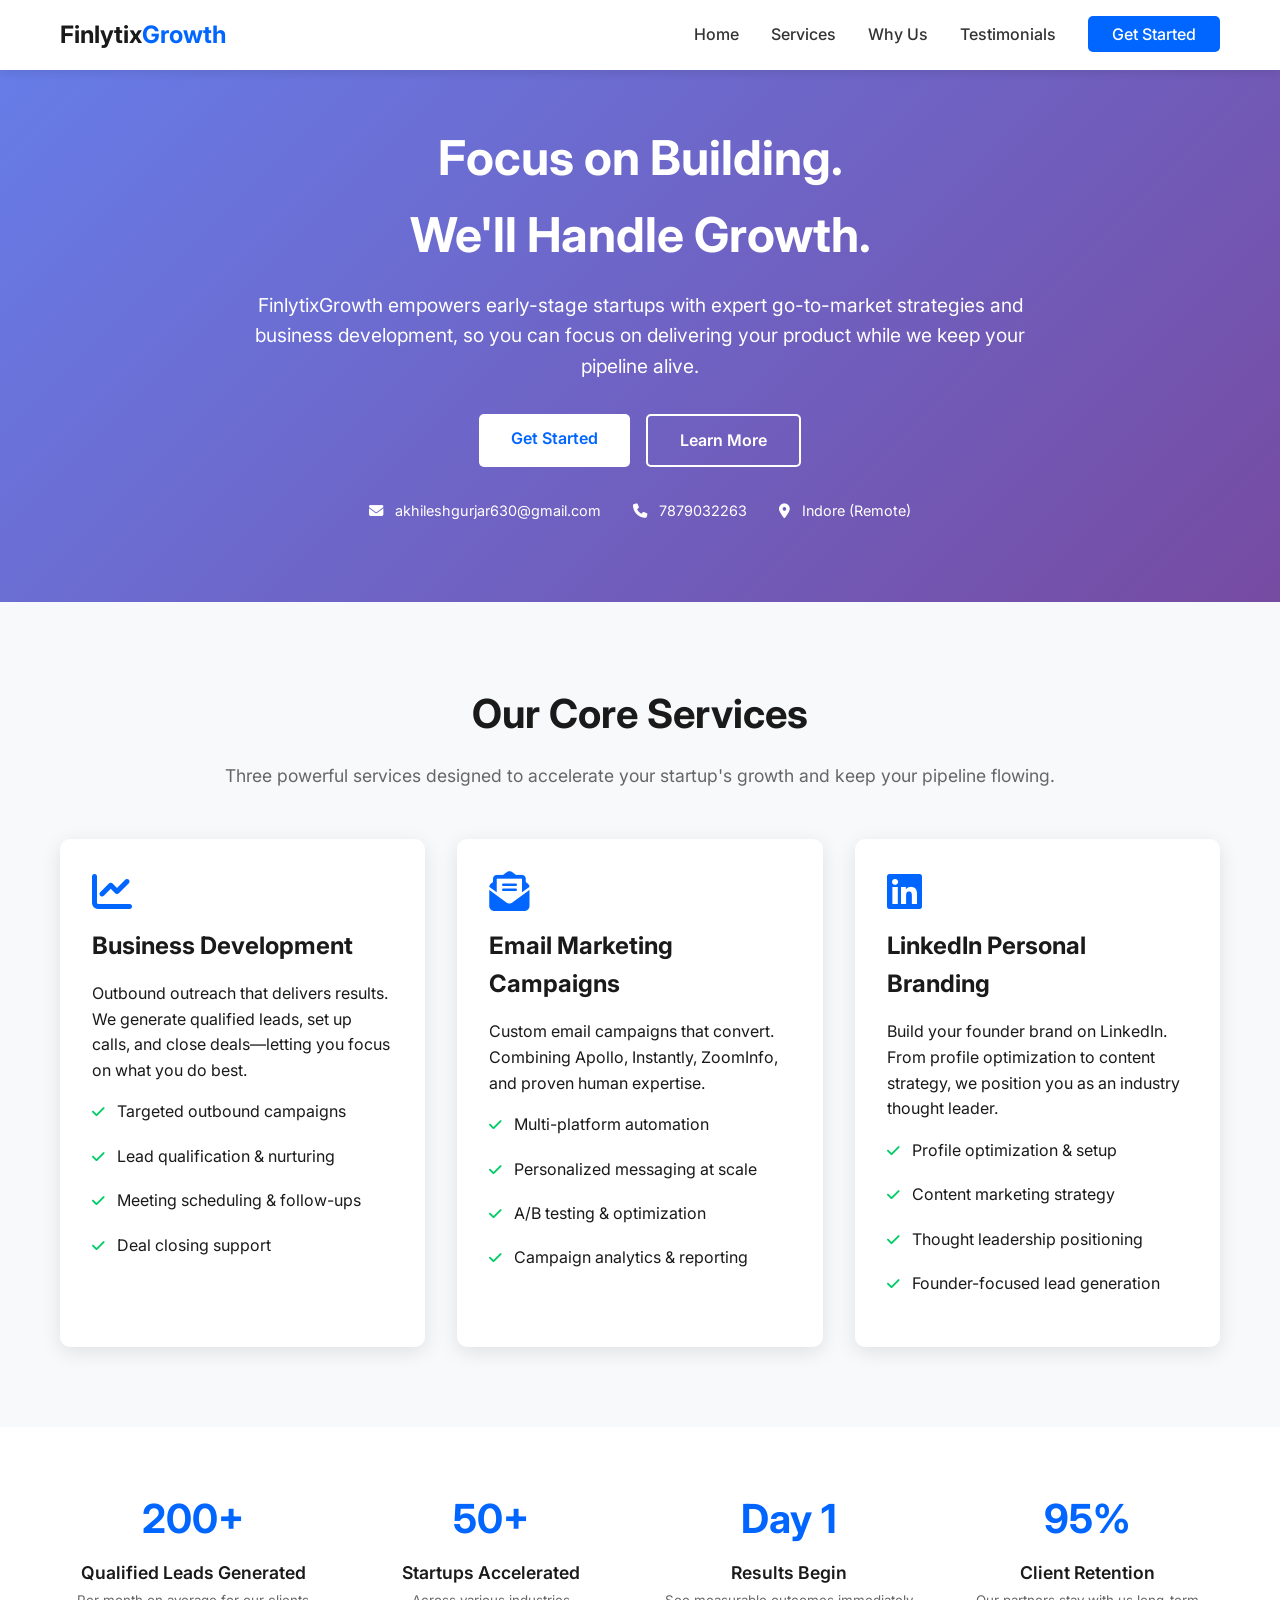
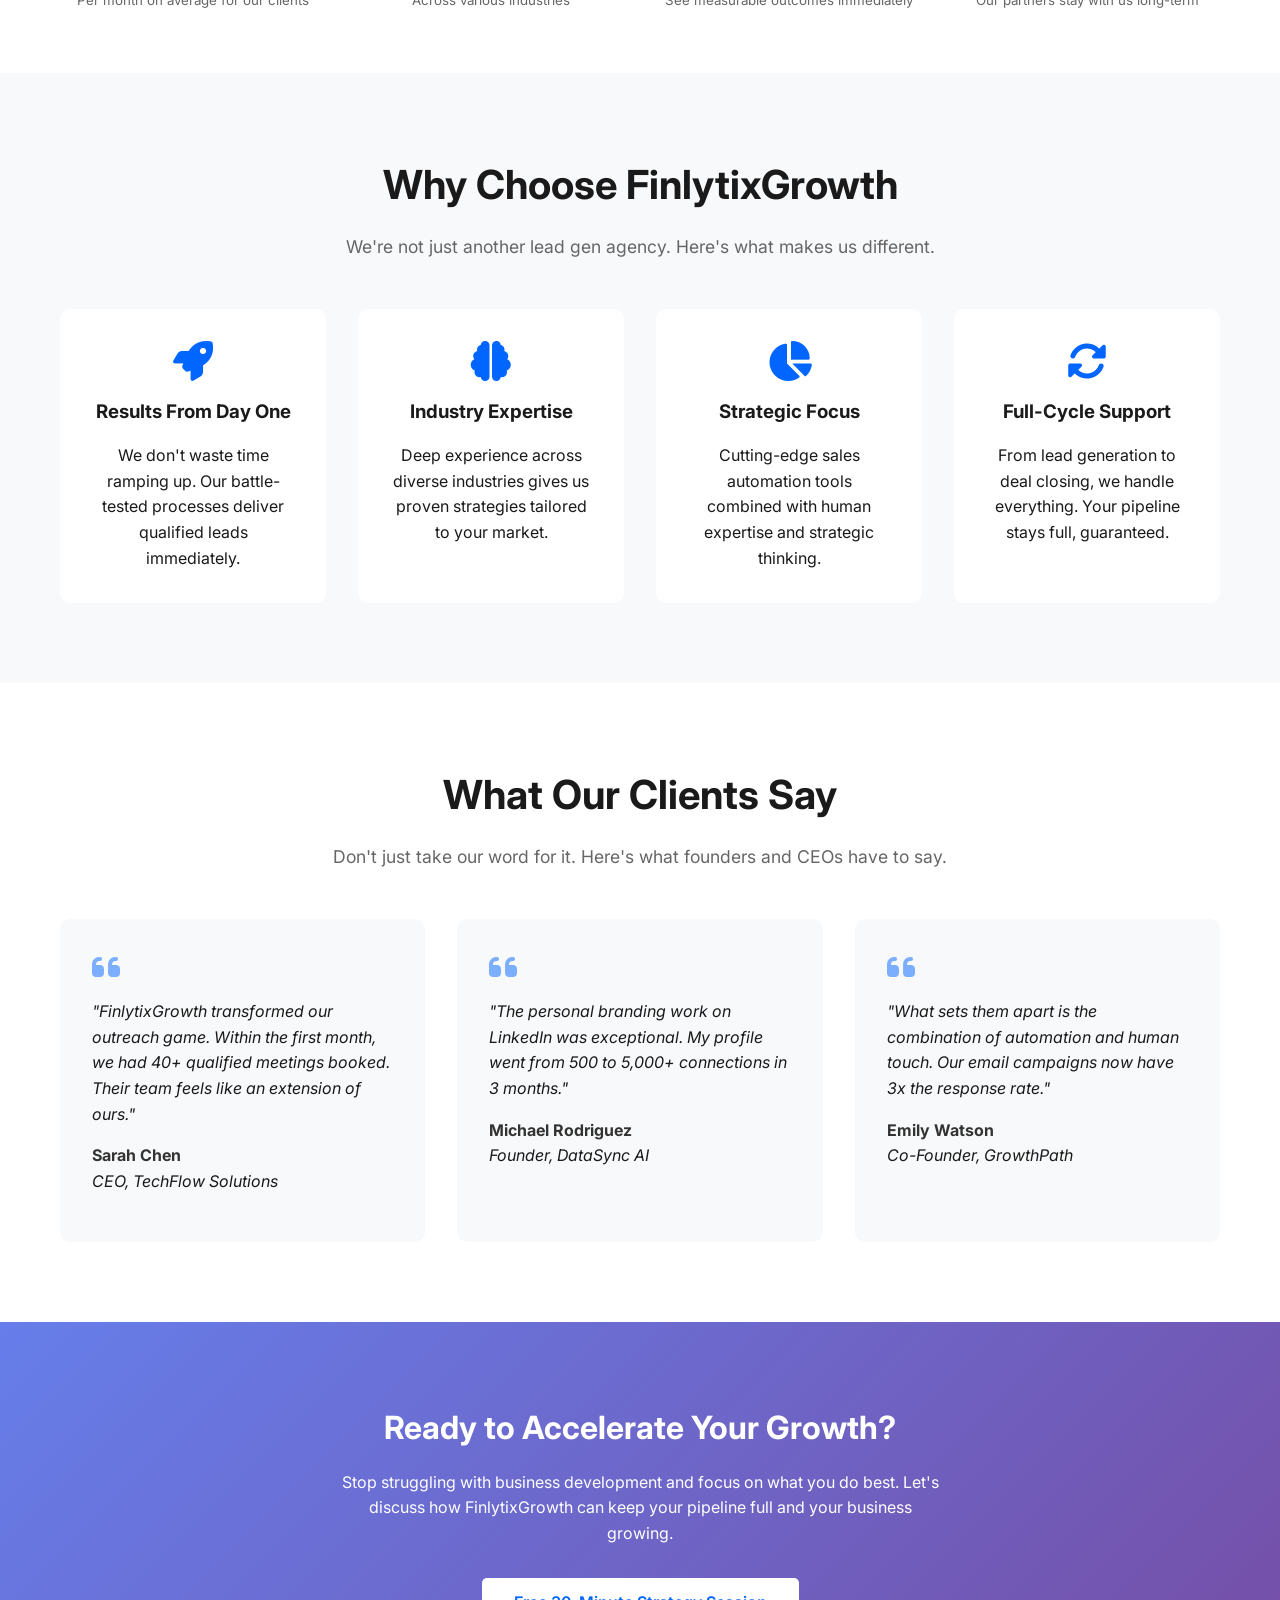
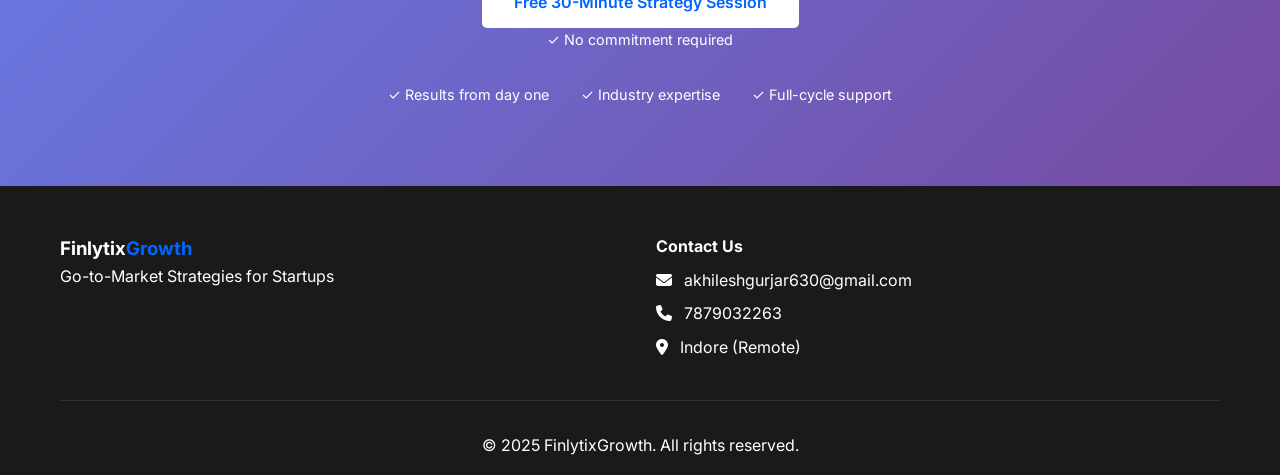
==== index.html @ 9b78adea "Initial commit" ====
<!DOCTYPE html>
<html lang="en">
<head>
    <meta charset="UTF-8">
    <meta name="viewport" content="width=device-width, initial-scale=1.0">
    <title>FinlytixGrowth - Go-to-Market Strategies for Startups</title>
    <link rel="stylesheet" href="styles.css">
    <link href="https://fonts.googleapis.com/css2?family=Inter:opsz,wght@14..32,300;14..32,400;14..32,500;14..32,600;14..32,700;14..32,800&display=swap" rel="stylesheet">
    <link rel="stylesheet" href="https://cdnjs.cloudflare.com/ajax/libs/font-awesome/6.4.0/css/all.min.css">
</head>
<body>
    <!-- Navigation -->
    <nav class="navbar">
        <div class="container">
            <div class="nav-logo">
                <h2>Finlytix<span>Growth</span></h2>
            </div>
            <ul class="nav-links">
                <li><a href="#home">Home</a></li>
                <li><a href="#services">Services</a></li>
                <li><a href="#why-us">Why Us</a></li>
                <li><a href="#testimonials">Testimonials</a></li>
                <li><a href="contact.html" class="nav-cta">Get Started</a></li>
            </ul>
            <div class="hamburger">
                <i class="fas fa-bars"></i>
            </div>
        </div>
    </nav>

    <!-- Hero Section -->
    <section id="home" class="hero">
        <div class="container">
            <div class="hero-content">
                <h1>Focus on Building.<br>We'll Handle Growth.</h1>
                <p>FinlytixGrowth empowers early-stage startups with expert go-to-market strategies and business development, so you can focus on delivering your product while we keep your pipeline alive.</p>
                <div class="hero-buttons">
                    <a href="contact.html" class="btn btn-primary">Get Started</a>
                    <a href="#services" class="btn btn-secondary">Learn More</a>
                </div>
                <div class="contact-info-header">
                    <span><i class="fas fa-envelope"></i> akhileshgurjar630@gmail.com</span>
                    <span><i class="fas fa-phone"></i> 7879032263</span>
                    <span><i class="fas fa-map-marker-alt"></i> Indore (Remote)</span>
                </div>
            </div>
        </div>
    </section>

    <!-- Services Section -->
    <section id="services" class="services">
        <div class="container">
            <div class="section-header">
                <h2>Our Core Services</h2>
                <p>Three powerful services designed to accelerate your startup's growth and keep your pipeline flowing.</p>
            </div>
            <div class="services-grid">
                <div class="service-card">
                    <i class="fas fa-chart-line"></i>
                    <h3>Business Development</h3>
                    <p>Outbound outreach that delivers results. We generate qualified leads, set up calls, and close deals—letting you focus on what you do best.</p>
                    <ul>
                        <li><i class="fas fa-check"></i> Targeted outbound campaigns</li>
                        <li><i class="fas fa-check"></i> Lead qualification & nurturing</li>
                        <li><i class="fas fa-check"></i> Meeting scheduling & follow-ups</li>
                        <li><i class="fas fa-check"></i> Deal closing support</li>
                    </ul>
                </div>
                <div class="service-card">
                    <i class="fas fa-envelope-open-text"></i>
                    <h3>Email Marketing Campaigns</h3>
                    <p>Custom email campaigns that convert. Combining Apollo, Instantly, ZoomInfo, and proven human expertise.</p>
                    <ul>
                        <li><i class="fas fa-check"></i> Multi-platform automation</li>
                        <li><i class="fas fa-check"></i> Personalized messaging at scale</li>
                        <li><i class="fas fa-check"></i> A/B testing & optimization</li>
                        <li><i class="fas fa-check"></i> Campaign analytics & reporting</li>
                    </ul>
                </div>
                <div class="service-card">
                    <i class="fab fa-linkedin"></i>
                    <h3>LinkedIn Personal Branding</h3>
                    <p>Build your founder brand on LinkedIn. From profile optimization to content strategy, we position you as an industry thought leader.</p>
                    <ul>
                        <li><i class="fas fa-check"></i> Profile optimization & setup</li>
                        <li><i class="fas fa-check"></i> Content marketing strategy</li>
                        <li><i class="fas fa-check"></i> Thought leadership positioning</li>
                        <li><i class="fas fa-check"></i> Founder-focused lead generation</li>
                    </ul>
                </div>
            </div>
        </div>
    </section>

    <!-- Stats Section -->
    <section class="stats">
        <div class="container">
            <div class="stats-grid">
                <div class="stat-item">
                    <h3>200+</h3>
                    <p>Qualified Leads Generated</p>
                    <small>Per month on average for our clients</small>
                </div>
                <div class="stat-item">
                    <h3>50+</h3>
                    <p>Startups Accelerated</p>
                    <small>Across various industries</small>
                </div>
                <div class="stat-item">
                    <h3>Day 1</h3>
                    <p>Results Begin</p>
                    <small>See measurable outcomes immediately</small>
                </div>
                <div class="stat-item">
                    <h3>95%</h3>
                    <p>Client Retention</p>
                    <small>Our partners stay with us long-term</small>
                </div>
            </div>
        </div>
    </section>

    <!-- Why Choose Us -->
    <section id="why-us" class="why-us">
        <div class="container">
            <div class="section-header">
                <h2>Why Choose FinlytixGrowth</h2>
                <p>We're not just another lead gen agency. Here's what makes us different.</p>
            </div>
            <div class="features-grid">
                <div class="feature">
                    <i class="fas fa-rocket"></i>
                    <h3>Results From Day One</h3>
                    <p>We don't waste time ramping up. Our battle-tested processes deliver qualified leads immediately.</p>
                </div>
                <div class="feature">
                    <i class="fas fa-brain"></i>
                    <h3>Industry Expertise</h3>
                    <p>Deep experience across diverse industries gives us proven strategies tailored to your market.</p>
                </div>
                <div class="feature">
                    <i class="fas fa-chart-pie"></i>
                    <h3>Strategic Focus</h3>
                    <p>Cutting-edge sales automation tools combined with human expertise and strategic thinking.</p>
                </div>
                <div class="feature">
                    <i class="fas fa-sync-alt"></i>
                    <h3>Full-Cycle Support</h3>
                    <p>From lead generation to deal closing, we handle everything. Your pipeline stays full, guaranteed.</p>
                </div>
            </div>
        </div>
    </section>

    <!-- Testimonials -->
    <section id="testimonials" class="testimonials">
        <div class="container">
            <div class="section-header">
                <h2>What Our Clients Say</h2>
                <p>Don't just take our word for it. Here's what founders and CEOs have to say.</p>
            </div>
            <div class="testimonials-grid">
                <div class="testimonial-card">
                    <i class="fas fa-quote-left"></i>
                    <p>"FinlytixGrowth transformed our outreach game. Within the first month, we had 40+ qualified meetings booked. Their team feels like an extension of ours."</p>
                    <h4>Sarah Chen</h4>
                    <p>CEO, TechFlow Solutions</p>
                </div>
                <div class="testimonial-card">
                    <i class="fas fa-quote-left"></i>
                    <p>"The personal branding work on LinkedIn was exceptional. My profile went from 500 to 5,000+ connections in 3 months."</p>
                    <h4>Michael Rodriguez</h4>
                    <p>Founder, DataSync AI</p>
                </div>
                <div class="testimonial-card">
                    <i class="fas fa-quote-left"></i>
                    <p>"What sets them apart is the combination of automation and human touch. Our email campaigns now have 3x the response rate."</p>
                    <h4>Emily Watson</h4>
                    <p>Co-Founder, GrowthPath</p>
                </div>
            </div>
        </div>
    </section>

    <!-- CTA Section -->
    <section class="cta">
        <div class="container">
            <h2>Ready to Accelerate Your Growth?</h2>
            <p>Stop struggling with business development and focus on what you do best. Let's discuss how FinlytixGrowth can keep your pipeline full and your business growing.</p>
            <div class="cta-buttons">
                <a href="contact.html" class="btn btn-primary">Free 30-Minute Strategy Session</a>
            </div>
            <p class="cta-note">✓ No commitment required</p>
            <div class="trust-badges">
                <span>✓ Results from day one</span>
                <span>✓ Industry expertise</span>
                <span>✓ Full-cycle support</span>
            </div>
        </div>
    </section>

    <!-- Footer -->
    <footer>
        <div class="container">
            <div class="footer-content">
                <div class="footer-logo">
                    <h3>Finlytix<span>Growth</span></h3>
                    <p>Go-to-Market Strategies for Startups</p>
                </div>
                <div class="footer-contact">
                    <h4>Contact Us</h4>
                    <p><i class="fas fa-envelope"></i> akhileshgurjar630@gmail.com</p>
                    <p><i class="fas fa-phone"></i> 7879032263</p>
                    <p><i class="fas fa-map-marker-alt"></i> Indore (Remote)</p>
                </div>
            </div>
            <div class="footer-bottom">
                <p>&copy; 2025 FinlytixGrowth. All rights reserved.</p>
            </div>
        </div>
    </footer>

    <script src="script.js"></script>
</body>
</html>
---- styles.css ----
* {
    margin: 0;
    padding: 0;
    box-sizing: border-box;
}

body {
    font-family: 'Inter', sans-serif;
    line-height: 1.6;
    color: #1a1a1a;
    overflow-x: hidden;
}

.container {
    max-width: 1200px;
    margin: 0 auto;
    padding: 0 20px;
}

/* Navigation */
.navbar {
    background: white;
    box-shadow: 0 2px 10px rgba(0,0,0,0.1);
    position: fixed;
    width: 100%;
    top: 0;
    z-index: 1000;
}

.navbar .container {
    display: flex;
    justify-content: space-between;
    align-items: center;
    padding: 1rem 20px;
}

.nav-logo h2 {
    font-size: 1.5rem;
    font-weight: 700;
}

.nav-logo span {
    color: #0066ff;
}

.nav-links {
    display: flex;
    list-style: none;
    gap: 2rem;
    align-items: center;
}

.nav-links a {
    text-decoration: none;
    color: #333;
    font-weight: 500;
    transition: color 0.3s;
}

.nav-links a:hover {
    color: #0066ff;
}

.nav-cta {
    background: #0066ff;
    color: white !important;
    padding: 0.5rem 1.5rem;
    border-radius: 5px;
}

.nav-cta:hover {
    background: #0052cc;
}

.hamburger {
    display: none;
    font-size: 1.5rem;
    cursor: pointer;
}

/* Hero Section */
.hero {
    padding: 120px 0 80px;
    background: linear-gradient(135deg, #667eea 0%, #764ba2 100%);
    color: white;
    text-align: center;
}

.hero-content h1 {
    font-size: 3rem;
    margin-bottom: 1rem;
}

.hero-content p {
    font-size: 1.2rem;
    max-width: 800px;
    margin: 0 auto 2rem;
}

.hero-buttons {
    display: flex;
    gap: 1rem;
    justify-content: center;
    margin-bottom: 2rem;
}

.btn {
    padding: 0.75rem 2rem;
    border-radius: 5px;
    text-decoration: none;
    font-weight: 600;
    transition: all 0.3s;
    display: inline-block;
}

.btn-primary {
    background: white;
    color: #0066ff;
}

.btn-primary:hover {
    transform: translateY(-2px);
    box-shadow: 0 10px 20px rgba(0,0,0,0.2);
}

.btn-secondary {
    background: transparent;
    color: white;
    border: 2px solid white;
}

.btn-secondary:hover {
    background: white;
    color: #0066ff;
}

.contact-info-header {
    display: flex;
    justify-content: center;
    gap: 2rem;
    flex-wrap: wrap;
    font-size: 0.9rem;
}

.contact-info-header i {
    margin-right: 0.5rem;
}

/* Services Section */
.services {
    padding: 80px 0;
    background: #f8f9fa;
}

.section-header {
    text-align: center;
    margin-bottom: 3rem;
}

.section-header h2 {
    font-size: 2.5rem;
    margin-bottom: 1rem;
}

.section-header p {
    font-size: 1.1rem;
    color: #666;
}

.services-grid {
    display: grid;
    grid-template-columns: repeat(auto-fit, minmax(300px, 1fr));
    gap: 2rem;
}

.service-card {
    background: white;
    padding: 2rem;
    border-radius: 10px;
    box-shadow: 0 5px 20px rgba(0,0,0,0.1);
    transition: transform 0.3s;
}

.service-card:hover {
    transform: translateY(-5px);
}

.service-card i {
    font-size: 2.5rem;
    color: #0066ff;
    margin-bottom: 1rem;
}

.service-card h3 {
    font-size: 1.5rem;
    margin-bottom: 1rem;
}

.service-card ul {
    list-style: none;
    margin-top: 1rem;
}

.service-card ul li {
    margin: 0.5rem 0;
}

.service-card ul li i {
    font-size: 0.9rem;
    margin-right: 0.5rem;
    color: #00cc66;
}

/* Stats Section */
.stats {
    padding: 60px 0;
    background: white;
}

.stats-grid {
    display: grid;
    grid-template-columns: repeat(auto-fit, minmax(200px, 1fr));
    gap: 2rem;
    text-align: center;
}

.stat-item h3 {
    font-size: 2.5rem;
    color: #0066ff;
    margin-bottom: 0.5rem;
}

.stat-item p {
    font-size: 1.1rem;
    font-weight: 600;
}

.stat-item small {
    color: #666;
}

/* Why Us Section */
.why-us {
    padding: 80px 0;
    background: #f8f9fa;
}

.features-grid {
    display: grid;
    grid-template-columns: repeat(auto-fit, minmax(250px, 1fr));
    gap: 2rem;
}

.feature {
    text-align: center;
    padding: 2rem;
    background: white;
    border-radius: 10px;
    transition: transform 0.3s;
}

.feature:hover {
    transform: translateY(-5px);
}

.feature i {
    font-size: 2.5rem;
    color: #0066ff;
    margin-bottom: 1rem;
}

.feature h3 {
    margin-bottom: 1rem;
}

/* Testimonials */
.testimonials {
    padding: 80px 0;
    background: white;
}

.testimonials-grid {
    display: grid;
    grid-template-columns: repeat(auto-fit, minmax(300px, 1fr));
    gap: 2rem;
}

.testimonial-card {
    background: #f8f9fa;
    padding: 2rem;
    border-radius: 10px;
    position: relative;
}

.testimonial-card i {
    font-size: 2rem;
    color: #0066ff;
    opacity: 0.5;
    margin-bottom: 1rem;
}

.testimonial-card p {
    margin-bottom: 1rem;
    font-style: italic;
}

.testimonial-card h4 {
    margin-top: 1rem;
    color: #333;
}

/* CTA Section */
.cta {
    padding: 80px 0;
    background: linear-gradient(135deg, #667eea 0%, #764ba2 100%);
    color: white;
    text-align: center;
}

.cta h2 {
    font-size: 2rem;
    margin-bottom: 1rem;
}

.cta p {
    max-width: 600px;
    margin: 0 auto 2rem;
}

.cta-note {
    margin-top: 1rem;
    font-size: 0.9rem;
}

.trust-badges {
    display: flex;
    justify-content: center;
    gap: 2rem;
    margin-top: 2rem;
    flex-wrap: wrap;
}

.trust-badges span {
    font-size: 0.9rem;
}

/* Contact Page Specific */
.contact-page {
    padding: 100px 0 60px;
    background: #f8f9fa;
    min-height: 100vh;
}

.contact-wrapper {
    display: grid;
    grid-template-columns: 1fr 1fr;
    gap: 3rem;
    background: white;
    border-radius: 20px;
    overflow: hidden;
    box-shadow: 0 10px 40px rgba(0,0,0,0.1);
}

.contact-info {
    padding: 3rem;
    background: linear-gradient(135deg, #667eea 0%, #764ba2 100%);
    color: white;
}

.contact-info h1 {
    font-size: 2rem;
    margin-bottom: 1rem;
}

.info-details {
    margin: 2rem 0;
}

.info-item {
    display: flex;
    align-items: center;
    gap: 1rem;
    margin-bottom: 1.5rem;
}

.info-item i {
    font-size: 1.5rem;
    width: 40px;
}

.info-item h4 {
    margin-bottom: 0.25rem;
}

.contact-benefits {
    margin-top: 2rem;
}

.contact-benefits ul {
    list-style: none;
    margin-top: 1rem;
}

.contact-benefits ul li {
    margin: 0.75rem 0;
}

.contact-benefits ul li i {
    margin-right: 0.5rem;
    color: #00ff66;
}

.contact-form-container {
    padding: 3rem;
}

.form-group {
    margin-bottom: 1.5rem;
}

.form-group label {
    display: block;
    margin-bottom: 0.5rem;
    font-weight: 600;
    color: #333;
}

.form-group input,
.form-group select,
.form-group textarea {
    width: 100%;
    padding: 0.75rem;
    border: 1px solid #ddd;
    border-radius: 5px;
    font-family: inherit;
    transition: border-color 0.3s;
}

.form-group input:focus,
.form-group select:focus,
.form-group textarea:focus {
    outline: none;
    border-color: #0066ff;
}

.btn-full {
    width: 100%;
    text-align: center;
    background: #0066ff;
    color: white;
    border: none;
    cursor: pointer;
    font-size: 1rem;
}

.btn-full:hover {
    background: #0052cc;
}

.form-status {
    margin-bottom: 1rem;
    padding: 0.75rem;
    border-radius: 5px;
    display: none;
}

.form-status.success {
    display: block;
    background: #d4edda;
    color: #155724;
    border: 1px solid #c3e6cb;
}

.form-status.error {
    display: block;
    background: #f8d7da;
    color: #721c24;
    border: 1px solid #f5c6cb;
}

/* Footer */
footer {
    background: #1a1a1a;
    color: white;
    padding: 3rem 0 1rem;
}

.footer-content {
    display: grid;
    grid-template-columns: repeat(auto-fit, minmax(250px, 1fr));
    gap: 2rem;
    margin-bottom: 2rem;
}

.footer-logo span {
    color: #0066ff;
}

.footer-contact p {
    margin: 0.5rem 0;
}

.footer-contact i {
    margin-right: 0.5rem;
}

.footer-bottom {
    text-align: center;
    padding-top: 2rem;
    border-top: 1px solid #333;
}

/* Responsive Design */
@media (max-width: 768px) {
    .nav-links {
        display: none;
    }
    
    .hamburger {
        display: block;
    }
    
    .hero-content h1 {
        font-size: 2rem;
    }
    
    .contact-wrapper {
        grid-template-columns: 1fr;
    }
    
    .contact-info,
    .contact-form-container {
        padding: 2rem;
    }
    
    .stats-grid,
    .services-grid,
    .features-grid,
    .testimonials-grid {
        grid-template-columns: 1fr;
    }
    
    .hero-buttons {
        flex-direction: column;
        align-items: center;
    }
    
    .contact-info-header {
        flex-direction: column;
        gap: 0.5rem;
        align-items: center;
    }
}

/* Mobile Navigation */
.nav-links.active {
    display: flex;
    flex-direction: column;
    position: absolute;
    top: 70px;
    left: 0;
    right: 0;
    background: white;
    padding: 2rem;
    box-shadow: 0 10px 20px rgba(0,0,0,0.1);
}
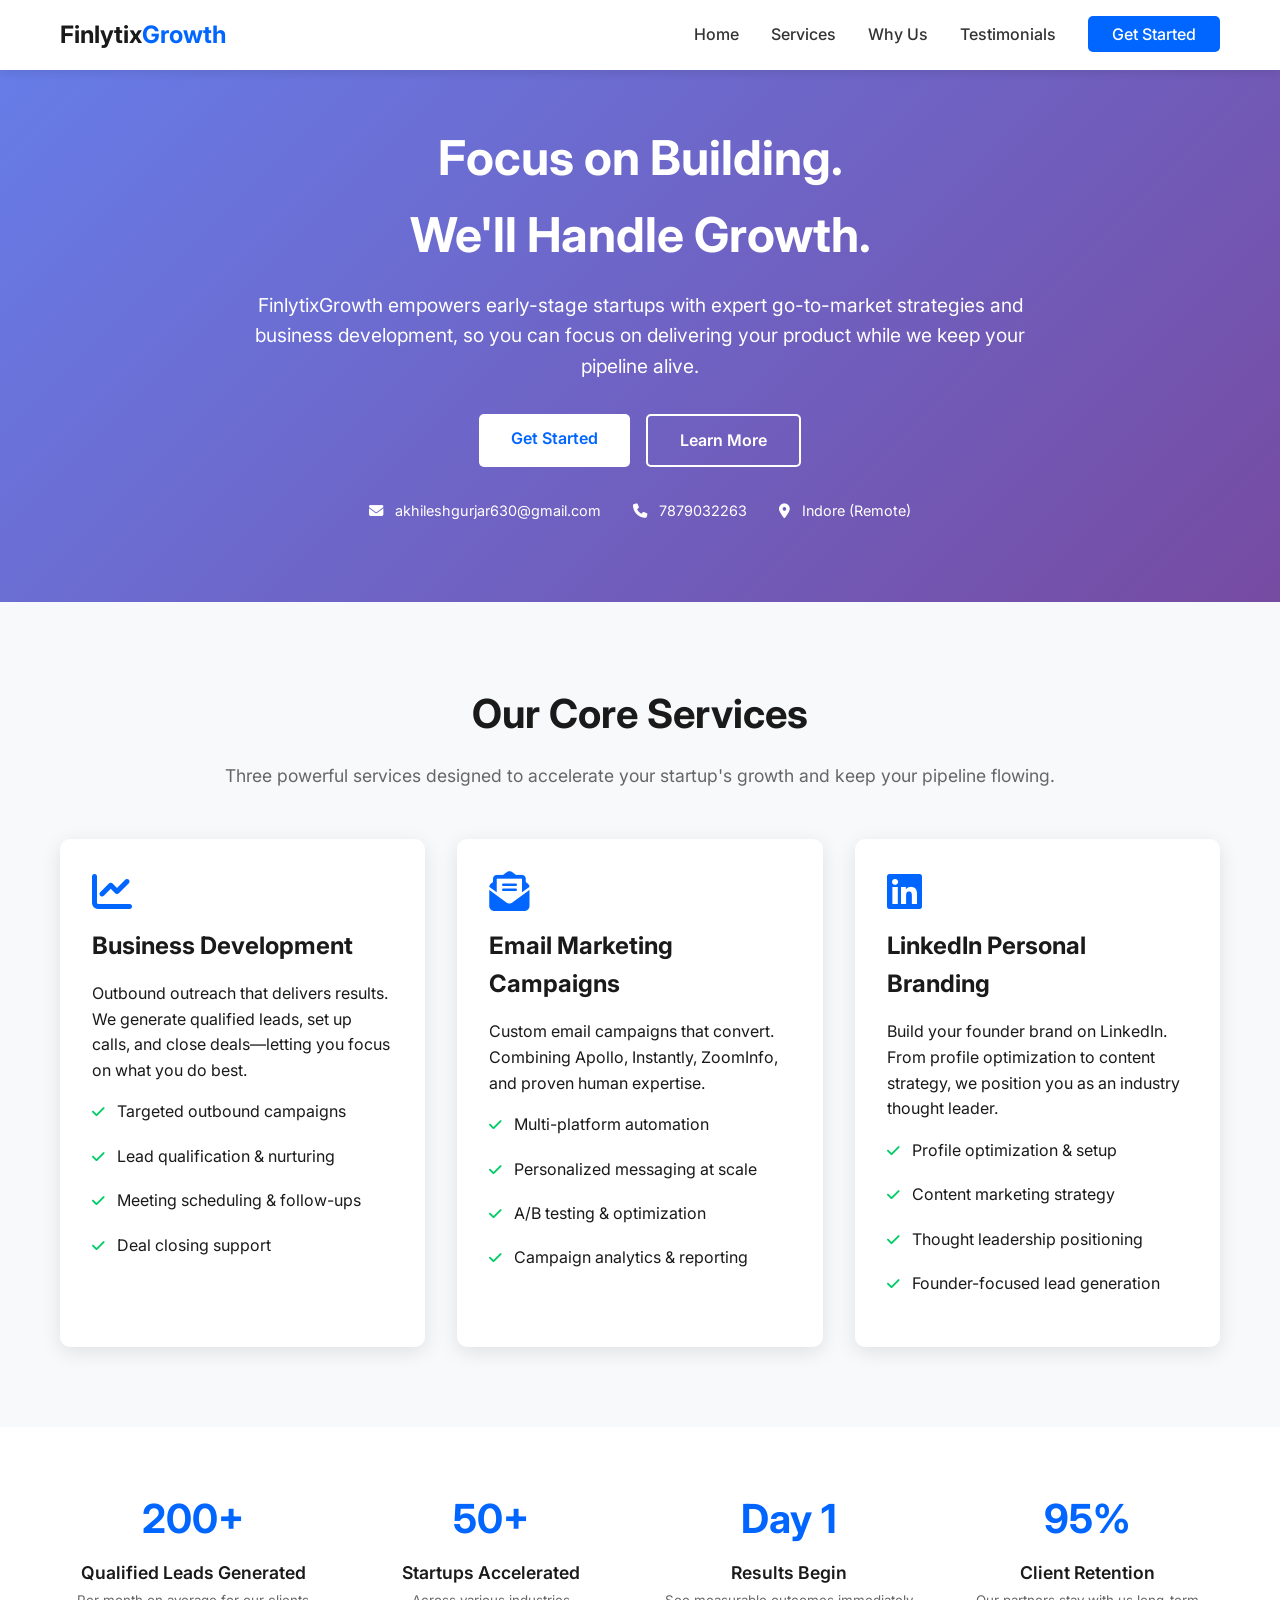
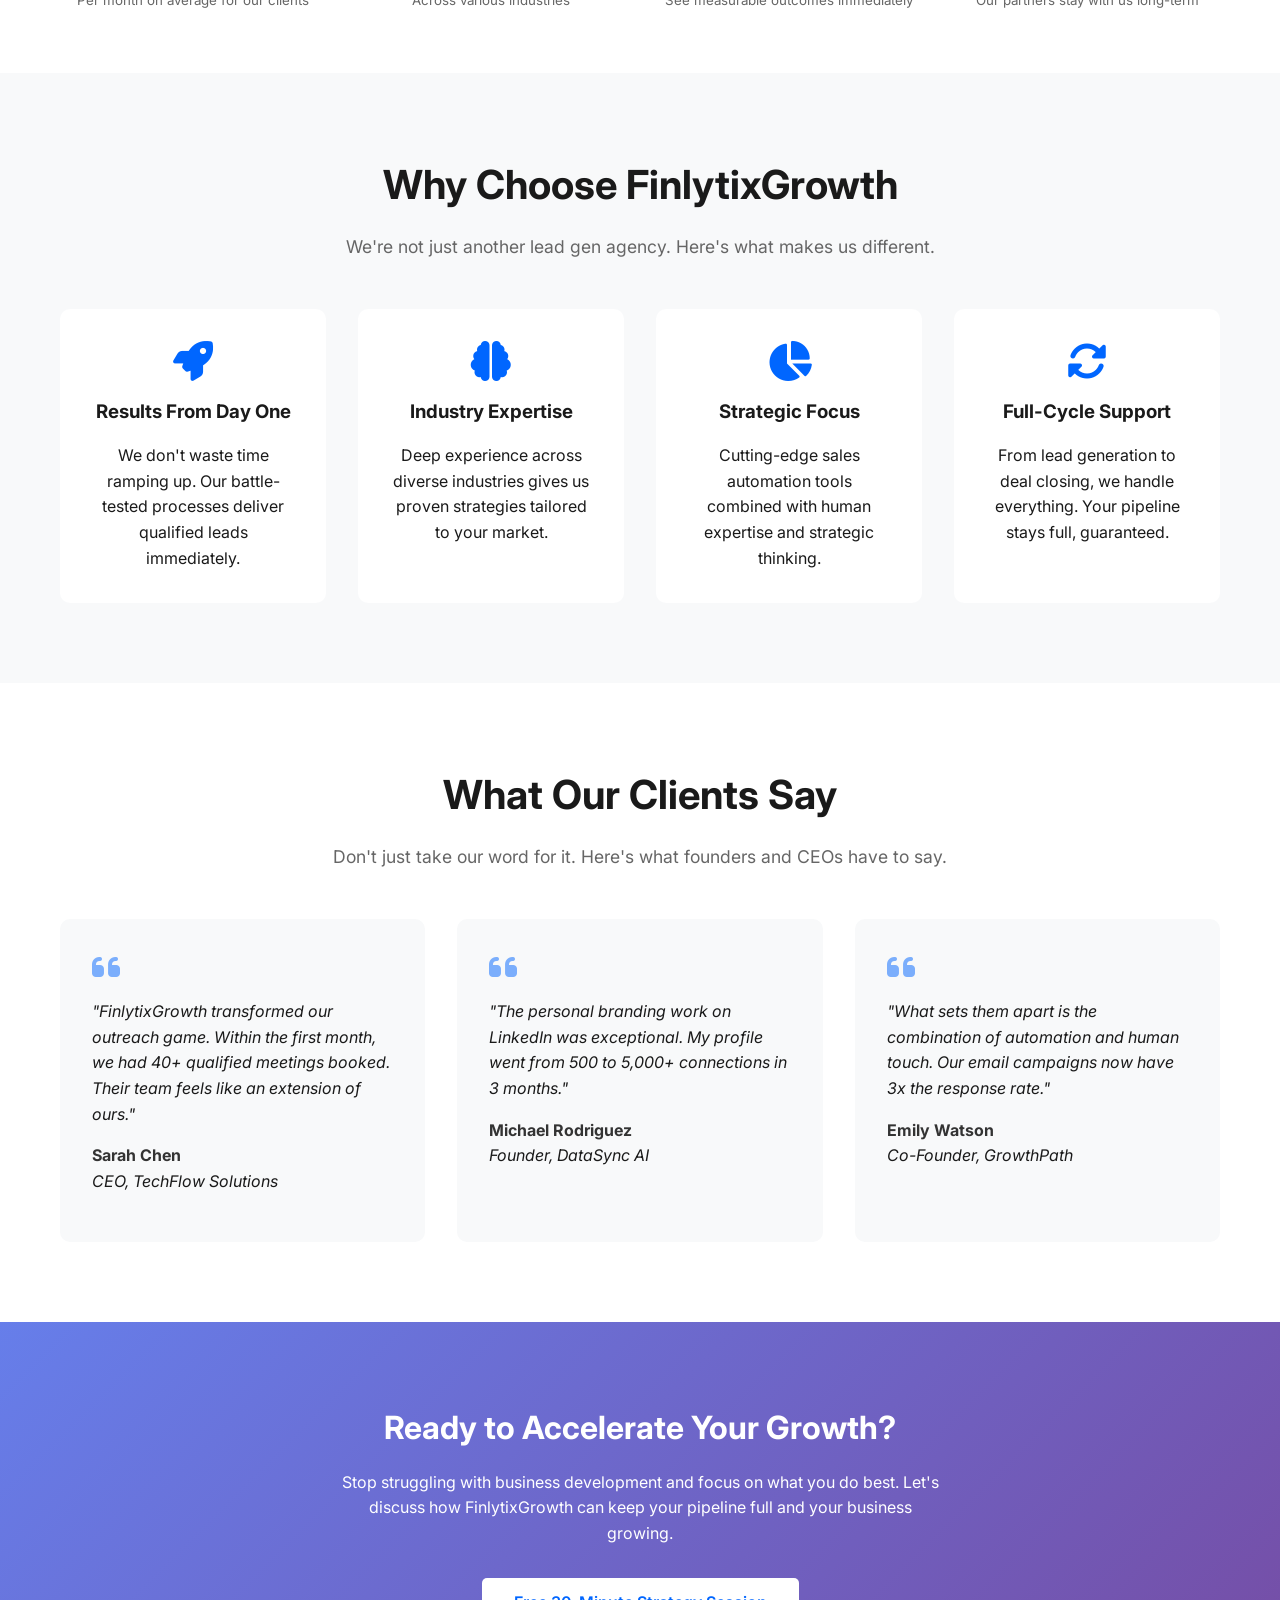
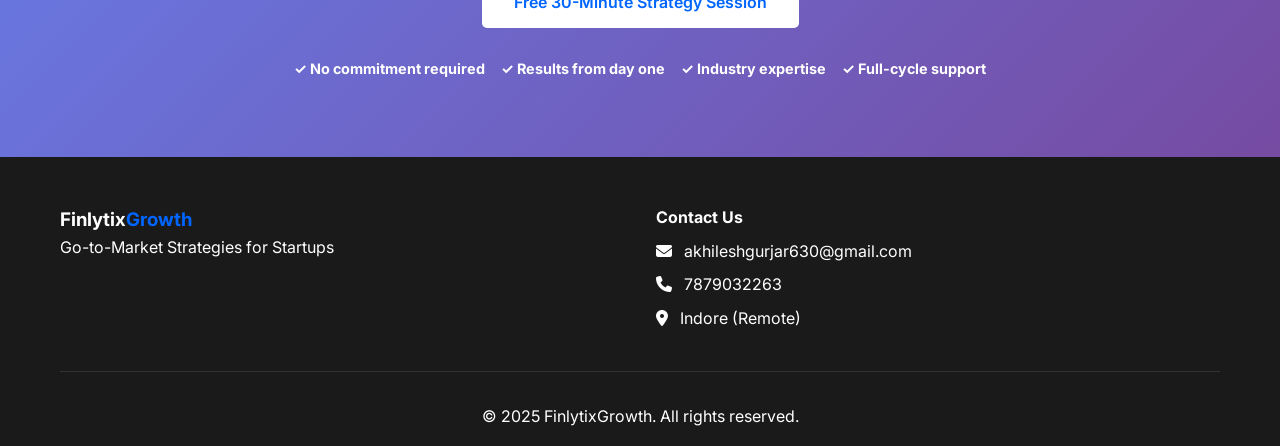
==== commit 14420852: "second commit" ====
--- a/index.html
+++ b/index.html
@@ -190,8 +190,9 @@
             <div class="cta-buttons">
                 <a href="contact.html" class="btn btn-primary">Free 30-Minute Strategy Session</a>
             </div>
-            <p class="cta-note">✓ No commitment required</p>
+            <!-- <p class="cta-note">✓ No commitment required</p> -->
             <div class="trust-badges">
+                <span>✓ No commitment required</span>
                 <span>✓ Results from day one</span>
                 <span>✓ Industry expertise</span>
                 <span>✓ Full-cycle support</span>
--- a/styles.css
+++ b/styles.css
@@ -328,16 +328,18 @@
 }
 
 .cta-note {
-    margin-top: 1rem;
-    font-size: 0.9rem;
+    margin-top: 1rem !important;
+    font-size: 1.5rem;
+    font: bold 1.5rem 'Inter', sans-serif;
 }
 
 .trust-badges {
     display: flex;
     justify-content: center;
-    gap: 2rem;
-    margin-top: 2rem;
+    gap: 1rem;
+    margin-top: 2rem !important;
     flex-wrap: wrap;
+    font: bold 1.5rem 'Inter', sans-serif;
 }
 
 .trust-badges span {
